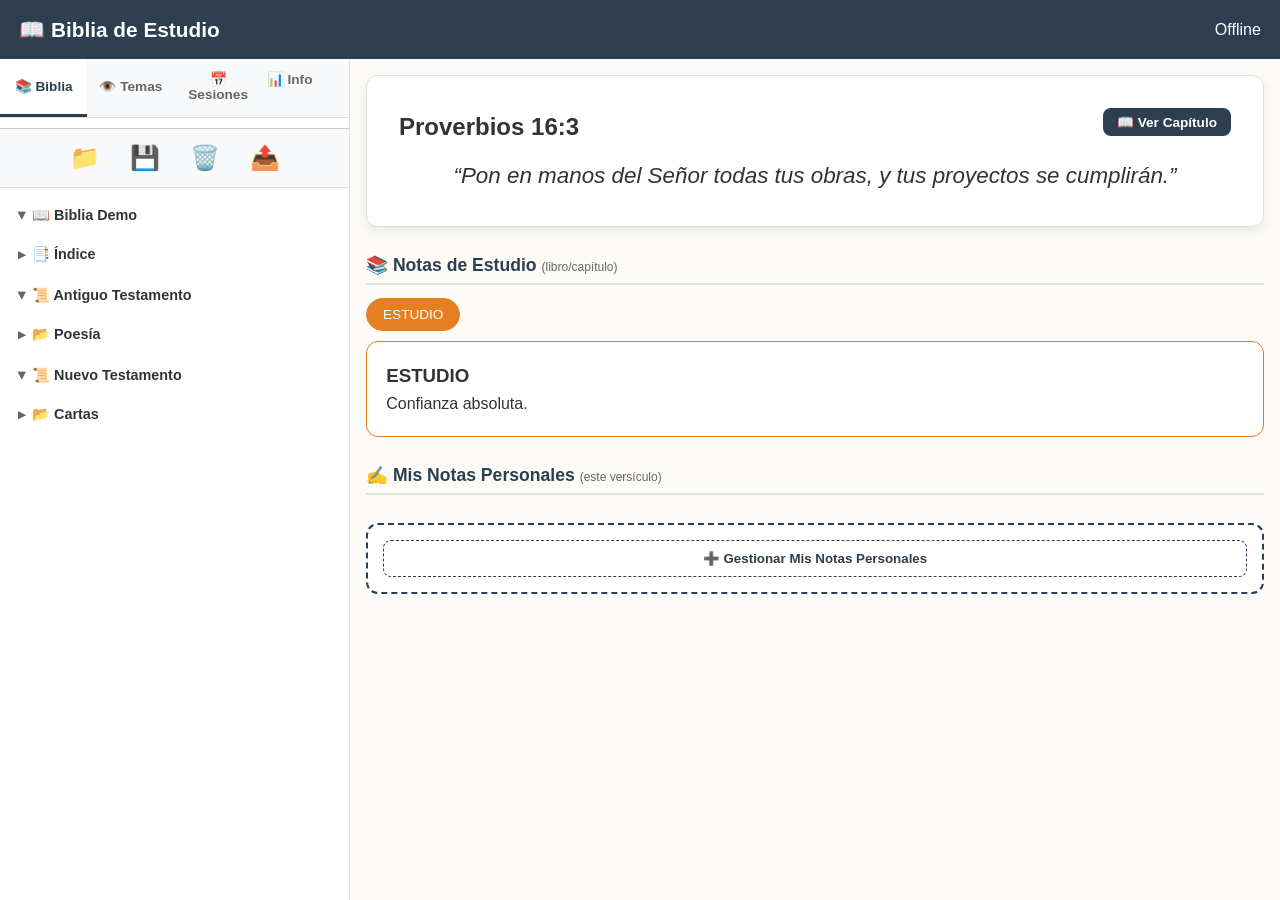
==== index.html @ 2e72390f "adaptativo en todos los dispositivos" ====
<!DOCTYPE html>
<html lang="es">
<!DOCTYPE html>
<html lang="es">

<head>
    <meta charset="UTF-8">
    <meta name="viewport" content="width=device-width, initial-scale=1.0, maximum-scale=1.0, user-scalable=no">
    <title>Biblia de Estudio Avanzada</title>
    <meta name="theme-color" content="#2c3e50">
    <meta name="description" content="Aprende la Biblia, crea estudios, filtros y puntos de vista. PWA Offline-First.">
    <link rel="manifest" href="manifest.json">
    <link rel="apple-touch-icon" href="icons/icon.svg">

    <link rel="stylesheet" href="css/style.css">
</head>

<body>

    <header>
        <h1 id="app-title" style="cursor: pointer; user-select: none;">
            <button id="btn-menu-toggle" style="display:none; background:none; border:none; color:white; font-size:1.5rem; margin-right:10px; cursor:pointer;" aria-label="Menú">☰</button>
            📖 Biblia de Estudio
        </h1>
        <div class="badges">
            <span id="offline-badge" class="badge">Offline</span>
            <button id="install-btn"
                style="display:none; background: var(--secondary); border:none; color:white; padding:4px 12px; border-radius:15px; cursor:pointer; font-weight:bold; font-size:0.8rem;">Instalar</button>
        </div>
    </header>

    <main>
        <div id="sidebar-overlay" class="sidebar-overlay"></div>
        <aside id="main-sidebar">
            <div class="sidebar-tabs">
                <button id="tab-books" class="active">📚 Biblia</button>
                <button id="tab-persp" title="Temas y Búsquedas">👁️ Temas</button>
                <button id="tab-sessions" title="Agendas y Sesiones">📅 Sesiones</button>
                <button id="tab-filters" style="display:none;">🔍 Filtros</button>
            </div>

            <div class="import-group" style="display: flex; flex-direction: row; justify-content: center; padding: 10px 0; gap: 20px; border-top: 1px solid #ccc; margin-top: 10px;">
                <button id="btn-import-study" title="Importar Mis Notas" style="background: transparent; border: none; font-size: 1.5rem; cursor: pointer; padding: 5px; transition: transform 0.2s;" onmouseover="this.style.transform='scale(1.2)'" onmouseout="this.style.transform='scale(1)'">📁</button>
                <button id="btn-export-unified" title="Exportar Todo" style="background: transparent; border: none; font-size: 1.5rem; cursor: pointer; padding: 5px; transition: transform 0.2s;" onmouseover="this.style.transform='scale(1.2)'" onmouseout="this.style.transform='scale(1)'">💾</button>
                <button id="btn-clear-db" title="Borrar Todo" style="background: transparent; border: none; font-size: 1.5rem; cursor: pointer; padding: 5px; transition: transform 0.2s;" onmouseover="this.style.transform='scale(1.2)'" onmouseout="this.style.transform='scale(1)'">🗑️</button>
                <button id="btn-import" title="Cargar Otra Biblia" style="background: transparent; border: none; font-size: 1.5rem; cursor: pointer; padding: 5px; transition: transform 0.2s;" onmouseover="this.style.transform='scale(1.2)'" onmouseout="this.style.transform='scale(1)'">📤</button>
                <input type="file" id="file-import" accept=".json" style="display: none;">
                <input type="file" id="file-import-study" accept=".json" style="display: none;">
            </div>

            <div id="sidebar-content"></div>
        </aside>

        <section class="content">
            <div id="sticky-tracker-bar" style="display:none;"></div>
            <div id="range-selector-bar" style="display:none; background:var(--primary); color:white; padding:8px 16px; z-index:58; box-shadow:0 2px 6px rgba(0,0,0,0.2); justify-content:center; align-items:center; gap:10px; flex-wrap:wrap;"></div>
            <div id="scrollable-content">
                <button class="btn-back" id="btn-back" style="display: none;" title="Regresar">❮</button>

                <div id="main-view-container">
                    <!-- Dinámico -->
                </div>

                <div id="global-editor" class="global-editor" style="display: none;">
                    <button id="btn-toggle-editor"
                        style="width:100%; padding:10px; border:1px dashed var(--primary); border-radius:8px; background:none; cursor:pointer; font-weight:bold; color:var(--primary);">➕
                        Gestionar Mis Notas Personales</button>
                    <div id="editor-container" class="editor-container" style="display: none;">
                        <input type="text" id="new-persp-name" placeholder="Título (Ej: Mi Resumen)">
                        <input type="text" id="new-persp-tags" placeholder="Etiquetas (separadas por coma)">
                        <textarea id="new-persp-text" rows="3"
                            placeholder="Escribe tu análisis personal aquí..."></textarea>
                        <button id="btn-save-note" class="btn-save-note">💾 Guardar en Mis Notas</button>
                    </div>
                </div>
            </div>
        </section>
    </main>

    <div id="progress-toast" class="progress-toast"></div>
    <div id="floating-tooltip" class="floating-tooltip" style="display:none;"></div>

    <script src="js/state.js"></script>
    <script src="js/constants.js"></script>
    <script src="js/utils.js"></script>
    <script src="js/db.js"></script>
    <script src="js/ui.js"></script>
    <script src="js/sidebar.js"></script>
    <script src="js/importExport.js"></script>
    <script src="js/editor.js"></script>
    <script src="js/main.js"></script>
    <script>
        if ('serviceWorker' in navigator) {
            window.addEventListener('load', () => {
                navigator.serviceWorker.register('./sw.js')
                    .then(reg => console.log('Service Worker registrado con éxito:', reg.scope))
                    .catch(err => console.error('Error al registrar Service Worker:', err));
            });
        }
    </script>
</body>

</html>
---- css/style.css ----
/* CSS OPTIMIZADO - Velocidad y Estética */
        :root {
            --primary: #2c3e50;
            --secondary: #e67e22;
            --bg-color: #fdfbf7;
            --surface: #ffffff;
            --text-main: #333333;
            --text-muted: #666666;
            --border: #e0e0e0;
            --radius: 12px;
            --shadow: 0 4px 12px rgba(0, 0, 0, 0.08);
        }

        * {
            margin: 0;
            padding: 0;
            box-sizing: border-box;
            font-family: 'Segoe UI', Roboto, Helvetica, Arial, sans-serif;
        }

        body {
            background-color: var(--bg-color);
            color: var(--text-main);
            line-height: 1.6;
            display: flex;
            flex-direction: column;
            height: 100vh;
            overflow: hidden;
        }

        header {
            background-color: var(--primary);
            color: white;
            padding: 0.8rem 1.2rem;
            display: flex;
            justify-content: space-between;
            align-items: center;
            z-index: 100;
            flex-shrink: 0;
        }

        header h1 {
            font-size: 1.3rem;
            font-weight: 600;
            display: flex;
            align-items: center;
            gap: 8px;
        }

        main {
            display: flex;
            flex: 1;
            max-width: 1600px;
            margin: 0 auto;
            width: 100%;
            overflow: hidden;
            position: relative;
        }

        /* Sidebar Navegación */
        aside {
            width: 350px;
            background: var(--surface);
            border-right: 1px solid var(--border);
            display: flex;
            flex-direction: column;
            flex-shrink: 0;
            transition: transform 0.3s ease;
        }

        .sidebar-tabs {
            display: flex;
            border-bottom: 1px solid var(--border);
            background: #f8f9fa;
        }

        .sidebar-tabs button {
            flex: 1;
            padding: 12px 5px;
            border: none;
            background: transparent;
            cursor: pointer;
            font-weight: 600;
            color: var(--text-muted);
            font-size: 0.85rem;
            transition: 0.2s;
            border-bottom: 3px solid transparent;
        }

        .sidebar-tabs button.active {
            background: var(--surface);
            color: var(--primary);
            border-bottom-color: var(--primary);
        }

        .import-group {
            display: flex;
            flex-direction: column;
            gap: 6px;
            padding: 10px;
            background: #f8f9fa;
            border-bottom: 1px solid var(--border);
        }

        .btn-ui {
            border: none;
            padding: 8px;
            border-radius: 6px;
            cursor: pointer;
            font-weight: bold;
            font-size: 0.8rem;
            transition: 0.2s;
            color: white;
            text-align: left;
        }

        .btn-p {
            background-color: var(--primary);
        }

        .btn-s {
            background-color: var(--secondary);
        }

        .btn-u {
            background-color: #2980b9;
        }

        .btn-x {
            background-color: #e74c3c;
        }

        .btn-ui:hover {
            opacity: 0.9;
            transform: translateX(2px);
        }

        #sidebar-content {
            padding: 8px;
            overflow-y: auto;
            flex: 1;
            scrollbar-width: thin;
        }

        /* Arbol Visual */
        details {
            margin-bottom: 2px;
        }

        summary {
            cursor: pointer;
            padding: 8px 10px;
            font-weight: 600;
            border-radius: 6px;
            transition: 0.1s;
            list-style: none;
            display: flex;
            align-items: center;
            gap: 6px;
            font-size: 0.9rem;
        }

        summary:hover {
            background: #f0f4f8;
        }

        summary::before {
            content: '▶';
            font-size: 0.6rem;
            transition: 0.1s;
            color: var(--text-muted);
        }

        details[open]>summary::before {
            transform: rotate(90deg);
        }

        .tree-item {
            padding: 6px 10px 6px 28px;
            cursor: pointer;
            border-radius: 6px;
            font-size: 0.85rem;
            transition: 0.1s;
            margin: 1px 0;
        }

        .tree-item:hover {
            background: #f0f4f8;
            color: var(--primary);
        }

        .tree-item.active {
            background: #e3f2fd;
            color: var(--primary);
            font-weight: bold;
        }

        /* Contenido Central */
        section.content {
            flex: 1;
            display: flex;
            flex-direction: column;
            background: var(--bg-color);
            position: relative;
            overflow: hidden;
        }

        /* Barra del tracker fija encima del scroll */
        #sticky-tracker-bar {
            background: var(--primary);
            color: white;
            padding: 6px 14px;
            flex-shrink: 0;
            z-index: 60;
            box-shadow: 0 3px 10px rgba(0,0,0,0.2);
            align-items: center;
            gap: 6px;
        }

        /* Panel de rango (colapsable, debajo del tracker) */
        #range-selector-bar {
            flex-shrink: 0;
            z-index: 59;
            flex-wrap: wrap;
        }

        /* Grupo: [◀] [campo] [▶] */
        .trk-field-group {
            display: flex;
            align-items: center;
            gap: 3px;
            background: rgba(255,255,255,0.08);
            border-radius: 8px;
            padding: 3px 5px;
        }

        .trk-side-arrow {
            background: rgba(255,255,255,0.15) !important;
            border: none !important;
            color: white !important;
            font-size: 0.85rem !important;
            cursor: pointer !important;
            border-radius: 5px !important;
            padding: 4px 7px !important;
            flex-shrink: 0;
            line-height: 1;
            transition: background 0.12s;
        }
        .trk-side-arrow:hover { background: rgba(255,255,255,0.3) !important; }

        /* Tooltip flotante JS */
        .floating-tooltip {
            position: fixed;
            min-width: min(340px, 90vw);
            width: max-content;
            max-width: min(800px, 95vw);
            background: #1a252f;
            color: white;
            padding: 12px 14px;
            border-radius: 10px;
            box-shadow: 0 10px 30px rgba(0,0,0,0.5);
            font-size: 0.86rem;
            line-height: 1.55;
            z-index: 9999;
            pointer-events: none;
            border-left: 4px solid var(--secondary);
        }



        #scrollable-content {
            flex: 1;
            overflow-y: auto;
            padding: 1rem;
            scroll-behavior: smooth;
        }

        .btn-back {
            position: absolute;
            bottom: 30px;
            left: 30px;
            background: var(--primary);
            color: white;
            border: none;
            width: 48px;
            height: 48px;
            border-radius: 50%;
            cursor: pointer;
            font-size: 1.5rem;
            display: flex;
            align-items: center;
            justify-content: center;
            z-index: 100;
            box-shadow: 0 4px 15px rgba(0,0,0,0.3);
            transition: transform 0.2s, background 0.2s;
        }

        .btn-back:hover {
            transform: scale(1.1);
            background: var(--secondary);
        }

        /* Tracker Flotante */
        .sticky-tracker {
            position: sticky;
            top: -16px;
            background: var(--primary);
            color: white;
            border-radius: 10px;
            padding: 10px 20px;
            display: flex;
            justify-content: space-between;
            align-items: center;
            z-index: 50;
            box-shadow: 0 8px 20px rgba(0, 0, 0, 0.15);
            margin: 0 0 15px 0;
        }

        .tracker-info {
            font-weight: bold;
            font-size: 1rem;
        }

        .tracker-nav {
            display: flex;
            gap: 5px;
        }

        .tracker-nav button {
            background: rgba(255, 255, 255, 0.15);
            border: none;
            padding: 5px 12px;
            border-radius: 6px;
            cursor: pointer;
            color: white;
            font-weight: bold;
        }

        /* ── Smart Tracker ────────────────────────────────────── */
        .tracker-smart-nav {
            display: flex;
            align-items: center;
            gap: 6px;
            flex-wrap: nowrap;
            width: 100%;
        }

        .trk-arrow-btn {
            background: rgba(255,255,255,0.18) !important;
            border: none !important;
            color: white !important;
            font-size: 1.1rem !important;
            cursor: pointer !important;
            border-radius: 6px !important;
            padding: 6px 10px !important;
            flex-shrink: 0;
            transition: background 0.15s;
        }
        .trk-arrow-btn:hover { background: rgba(255,255,255,0.32) !important; }

        .trk-field-wrap {
            display: flex;
            flex-direction: column;
            align-items: flex-start;
            position: relative;
            flex: 1;
            min-width: 0;
        }

        #trk-book-wrap { flex: 3; min-width: 0; }

        .trk-label {
            font-size: 0.65rem;
            color: rgba(255,255,255,0.7);
            text-transform: uppercase;
            letter-spacing: 0.04em;
            line-height: 1;
            margin-bottom: 2px;
            white-space: nowrap;
        }

        .trk-hint {
            font-weight: 400;
            opacity: 0.65;
            font-size: 0.65rem;
        }

        .trk-input {
            width: 100%;
            background: rgba(255,255,255,0.15);
            border: 1px solid rgba(255,255,255,0.3);
            border-radius: 6px;
            color: white;
            font-size: 0.88rem;
            font-weight: 700;
            padding: 4px 7px;
            outline: none;
            transition: border 0.15s, background 0.15s;
        }
        .trk-input::placeholder { color: rgba(255,255,255,0.45); font-weight: 400; }
        .trk-input:focus {
            border-color: var(--secondary);
            background: rgba(255,255,255,0.22);
        }

        .trk-num {
            width: 70px;
            text-align: center;
            -moz-appearance: textfield;
        }
        .trk-num::-webkit-outer-spin-button,
        .trk-num::-webkit-inner-spin-button { -webkit-appearance: none; margin: 0; }

        .trk-suggestions {
            display: none;
            position: absolute;
            top: 100%;
            left: 0;
            min-width: 180px;
            max-width: 260px;
            background: #1a252f;
            border: 1px solid rgba(255,255,255,0.2);
            border-radius: 8px;
            box-shadow: 0 8px 24px rgba(0,0,0,0.45);
            z-index: 200;
            overflow: hidden;
            margin-top: 3px;
        }

        .trk-sug-item {
            padding: 8px 12px;
            cursor: pointer;
            color: white;
            font-size: 0.88rem;
            transition: background 0.12s;
            border-bottom: 1px solid rgba(255,255,255,0.07);
        }
        .trk-sug-item:last-child { border-bottom: none; }
        .trk-sug-item:hover { background: var(--secondary); }



        /* Lectura */
        .reading-container {
            background: var(--surface);
            padding: 2.5rem;
            border-radius: var(--radius);
            box-shadow: var(--shadow);
            border: 1px solid var(--border);
            max-width: 900px;
            margin: 0 auto;
            min-height: 100%;
        }

        .verse-card {
            background: var(--surface);
            padding: 2rem;
            border-radius: var(--radius);
            box-shadow: var(--shadow);
            border: 1px solid var(--border);
            text-align: center;
            margin-bottom: 1rem;
        }

        /* Estilos para Tags y Referencias Cruzadas */
        .verse-tags {
            display: flex;
            flex-wrap: wrap;
            gap: 8px;
            justify-content: center;
            margin-top: 15px;
        }

        .verse-tags span {
            background: #e0f2f1;
            color: #00796b;
            padding: 4px 10px;
            border-radius: 12px;
            font-size: 0.8rem;
            font-weight: 600;
        }

        .verse-cross-ref {
            margin-top: 12px;
            font-size: 0.85rem;
            color: var(--text-muted);
            background: #f8f9fa;
            padding: 8px;
            border-radius: 8px;
            border: 1px dashed var(--border);
        }

        .verse-text-span {
            cursor: pointer;
            padding: 2px 4px;
            border-radius: 4px;
            transition: 0.1s;
            position: relative;
            display: inline;
        }

        .verse-text-span:hover {
            background-color: #fff9c4;
        }

        .verse-text-span.active-reading {
            background-color: #e1f5fe;
            box-shadow: 0 0 0 2px #03a9f4;
        }

        .verse-num {
            font-size: 0.75em;
            font-weight: 800;
            color: var(--secondary);
            vertical-align: super;
            margin-right: 4px;
        }

        .study-section-title {
            font-size: 1.1rem;
            color: var(--primary);
            border-bottom: 2px solid var(--border);
            padding-bottom: 4px;
            margin: 1.5rem 0 0.8rem 0;
            font-weight: bold;
        }

        /* Notas */
        .has-persp-dot {
            display: inline-block;
            width: 8px;
            height: 8px;
            background: var(--primary);
            border-radius: 50%;
            margin-left: 3px;
            vertical-align: middle;
        }

        .has-persp-dot.base {
            background: var(--secondary);
        }

        .tooltiptext {
            visibility: hidden;
            width: 300px;
            background: #2c3e50;
            color: white;
            padding: 12px;
            border-radius: 8px;
            position: absolute;
            z-index: 100;
            bottom: 130%;
            left: 50%;
            transform: translateX(-50%);
            opacity: 0;
            transition: 0.2s;
            font-size: 0.85rem;
            pointer-events: none;
            text-align: left;
        }

        .verse-text-span:hover .tooltiptext {
            visibility: visible;
            opacity: 1;
        }

        .level-note-card {
            background: #fff8e1;
            border-left: 5px solid var(--secondary);
            padding: 12px;
            border-radius: 6px;
            margin-bottom: 12px;
            font-size: 0.95rem;
        }

        .level-note-card.personal {
            background: #f0f4f8;
            border-left-color: #2196f3;
        }

        /* Editor */
        .global-editor {
            background: var(--surface);
            padding: 15px;
            border-radius: var(--radius);
            border: 2px dashed var(--primary);
            margin-top: 15px;
            max-width: 900px;
            margin-left: auto;
            margin-right: auto;
        }

        .editor-container {
            display: flex;
            flex-direction: column;
            gap: 8px;
            margin-top: 10px;
        }

        .editor-container input,
        .editor-container textarea {
            padding: 10px;
            border: 1px solid var(--border);
            border-radius: 8px;
            font-size: 0.95rem;
            width: 100%;
        }

        .btn-save-note {
            background: var(--primary);
            color: white;
            border: none;
            padding: 10px;
            border-radius: 6px;
            cursor: pointer;
            font-weight: bold;
        }

        .perspective-selector {
            display: flex;
            flex-wrap: wrap;
            gap: 0.5rem;
            margin-bottom: 10px;
        }

        .btn-persp {
            padding: 0.5rem 1rem;
            background: var(--surface);
            border: 1px solid var(--border);
            border-radius: 20px;
            cursor: pointer;
            transition: all 0.2s;
            font-size: 0.85rem;
            color: var(--text-main);
            font-weight: 500;
        }

        .btn-persp.active {
            background: var(--primary);
            color: white;
            border-color: var(--primary);
        }

        .btn-persp.base-study {
            border-color: var(--secondary);
            color: var(--secondary);
        }

        .btn-persp.base-study.active {
            background: var(--secondary);
            color: white;
        }

        .perspective-content {
            background: var(--surface);
            padding: 1.2rem;
            border-radius: var(--radius);
            border: 1px solid var(--border);
            margin-bottom: 1rem;
            animation: fadeIn 0.3s;
        }

        @keyframes fadeIn {
            from {
                opacity: 0;
                transform: translateY(10px);
            }

            to {
                opacity: 1;
                transform: translateY(0);
            }
        }

        .progress-toast {
            position: fixed;
            bottom: 20px;
            right: 20px;
            background: var(--primary);
            color: white;
            padding: 12px 20px;
            border-radius: 10px;
            z-index: 1000;
            font-weight: bold;
            display: none;
            border-left: 5px solid var(--secondary);
            font-size: 0.9rem;
        }

        /* Mobile Overlay */
        .sidebar-overlay {
            display: none;
            position: fixed;
            top: 0; left: 0; right: 0; bottom: 0;
            background: rgba(0,0,0,0.5);
            z-index: 150;
            opacity: 0;
            transition: opacity 0.3s ease;
        }

        .sidebar-overlay.active {
            display: block;
            opacity: 1;
        }

        @media (max-width: 768px) {
            #btn-menu-toggle {
                display: inline-block !important;
            }
            aside {
                position: fixed;
                top: 0;
                left: -100%;
                width: 85vw;
                max-width: 350px;
                height: 100vh;
                z-index: 200;
                display: flex !important;
                box-shadow: 2px 0 15px rgba(0,0,0,0.5);
                transition: left 0.3s ease;
            }
            aside.open {
                left: 0;
            }
            
            .reading-container {
                padding: 1rem;
                margin: 0;
                border: none;
                border-radius: 0;
            }
            
            .floating-tooltip {
                font-size: 0.95rem; /* Texto más legible en móvil */
                padding: 15px;
            }
        }
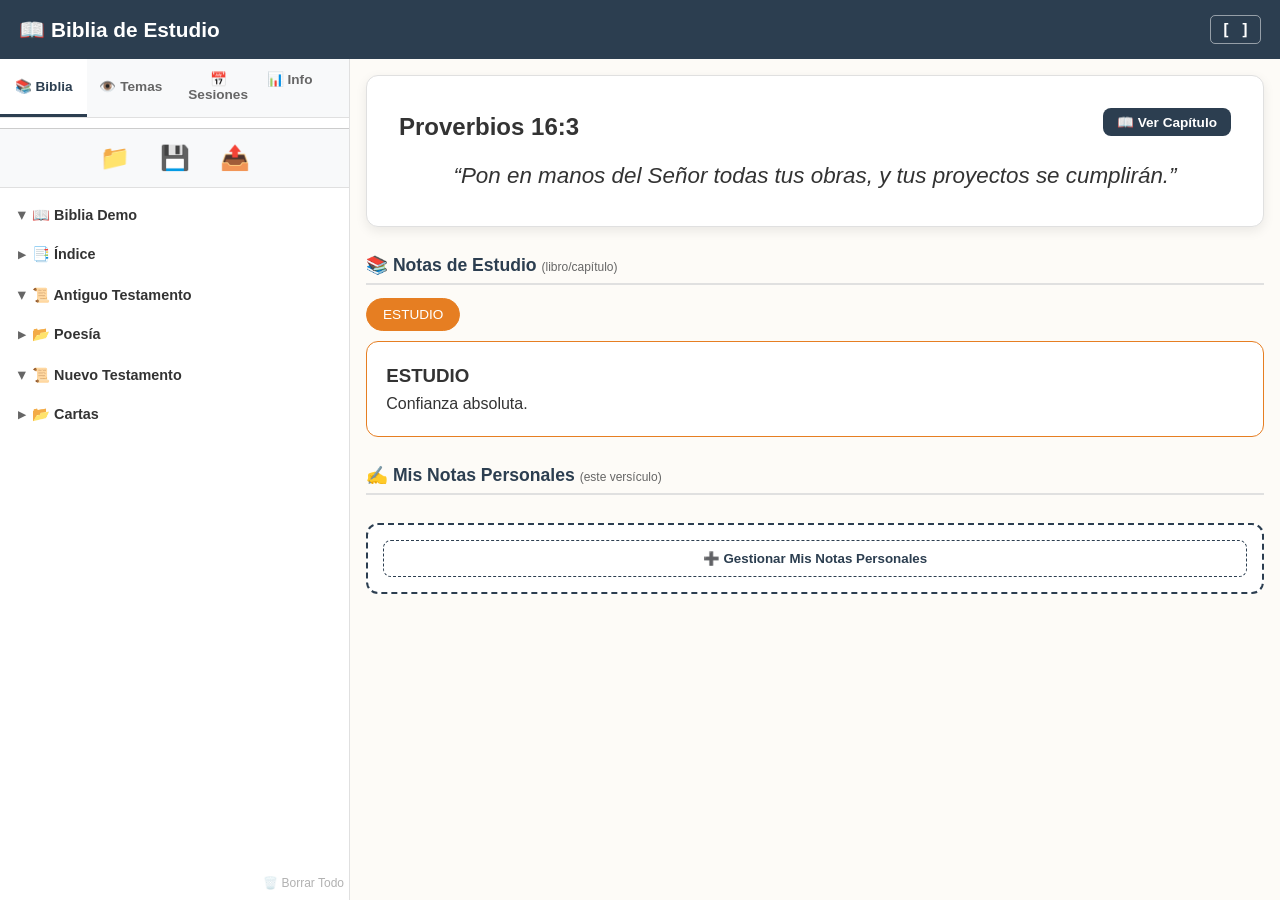
==== commit e2de26b6: "hashtags y temas" ====
--- a/index.html
+++ b/index.html
@@ -23,7 +23,7 @@
             📖 Biblia de Estudio
         </h1>
         <div class="badges">
-            <span id="offline-badge" class="badge">Offline</span>
+            <button id="btn-fullscreen" style="background:transparent; border:1px solid rgba(255,255,255,0.5); color:white; padding:4px 10px; border-radius:5px; cursor:pointer; font-weight:bold; font-family:monospace; font-size:1rem; transition: background 0.2s;" onmouseover="this.style.background='rgba(255,255,255,0.2)'" onmouseout="this.style.background='transparent'" title="Pantalla Completa">[ ]</button>
             <button id="install-btn"
                 style="display:none; background: var(--secondary); border:none; color:white; padding:4px 12px; border-radius:15px; cursor:pointer; font-weight:bold; font-size:0.8rem;">Instalar</button>
         </div>
@@ -42,13 +42,15 @@
             <div class="import-group" style="display: flex; flex-direction: row; justify-content: center; padding: 10px 0; gap: 20px; border-top: 1px solid #ccc; margin-top: 10px;">
                 <button id="btn-import-study" title="Importar Mis Notas" style="background: transparent; border: none; font-size: 1.5rem; cursor: pointer; padding: 5px; transition: transform 0.2s;" onmouseover="this.style.transform='scale(1.2)'" onmouseout="this.style.transform='scale(1)'">📁</button>
                 <button id="btn-export-unified" title="Exportar Todo" style="background: transparent; border: none; font-size: 1.5rem; cursor: pointer; padding: 5px; transition: transform 0.2s;" onmouseover="this.style.transform='scale(1.2)'" onmouseout="this.style.transform='scale(1)'">💾</button>
-                <button id="btn-clear-db" title="Borrar Todo" style="background: transparent; border: none; font-size: 1.5rem; cursor: pointer; padding: 5px; transition: transform 0.2s;" onmouseover="this.style.transform='scale(1.2)'" onmouseout="this.style.transform='scale(1)'">🗑️</button>
                 <button id="btn-import" title="Cargar Otra Biblia" style="background: transparent; border: none; font-size: 1.5rem; cursor: pointer; padding: 5px; transition: transform 0.2s;" onmouseover="this.style.transform='scale(1.2)'" onmouseout="this.style.transform='scale(1)'">📤</button>
                 <input type="file" id="file-import" accept=".json" style="display: none;">
                 <input type="file" id="file-import-study" accept=".json" style="display: none;">
             </div>
 
             <div id="sidebar-content"></div>
+            <div style="margin-top: auto; text-align: right; padding: 5px;">
+                <button id="btn-clear-db" title="Zona de Peligro: Borrar Base de Datos" style="background: transparent; border: none; font-size: 0.75rem; cursor: pointer; opacity: 0.3; transition: opacity 0.2s;" onmouseover="this.style.opacity='1'" onmouseout="this.style.opacity='0.3'">🗑️ Borrar Todo</button>
+            </div>
         </aside>
 
         <section class="content">
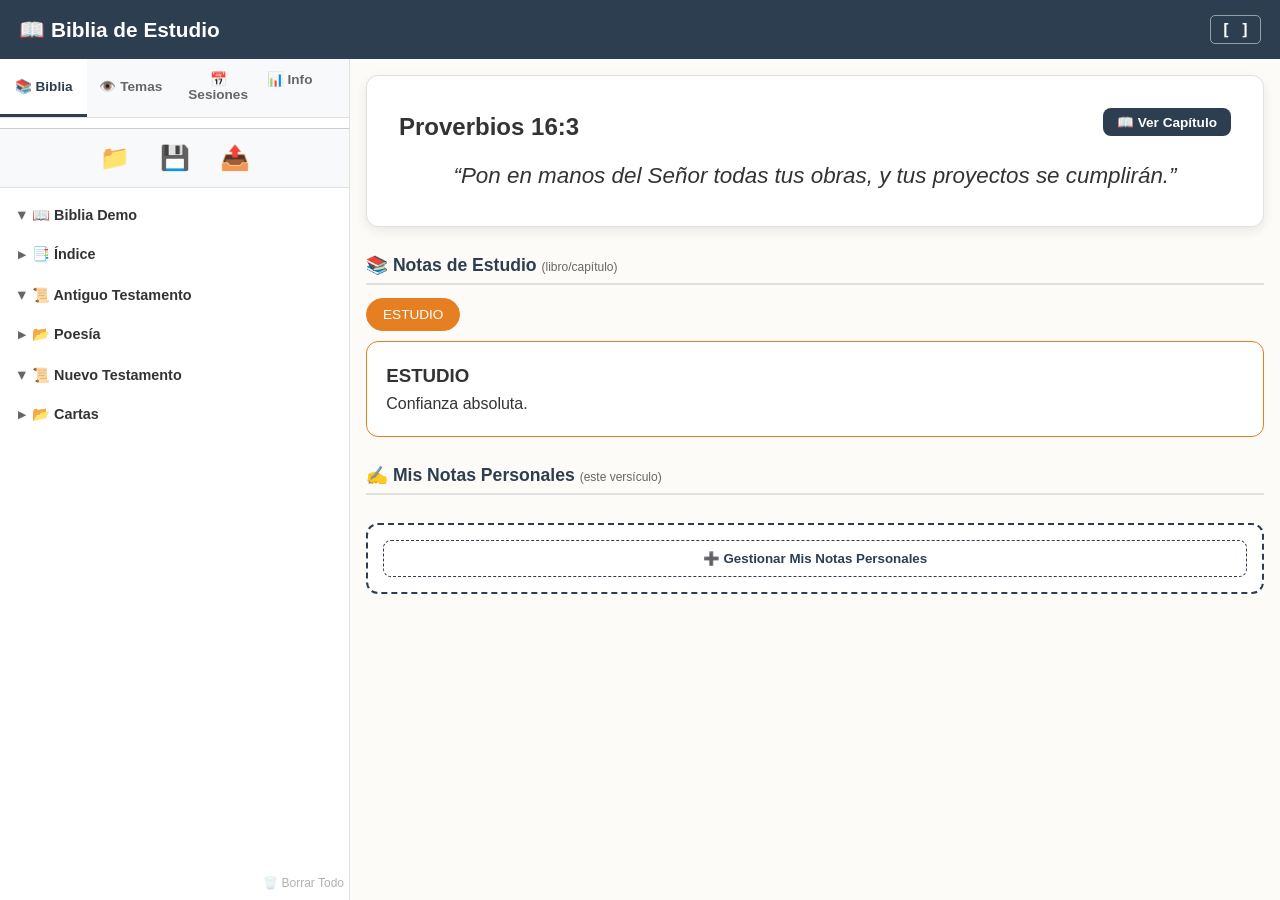
==== commit c40f72f7: "editor de sesion y licencia" ====
--- a/index.html
+++ b/index.html
@@ -75,6 +75,22 @@
                         <button id="btn-save-note" class="btn-save-note">💾 Guardar en Mis Notas</button>
                     </div>
                 </div>
+
+                <footer style="margin-top: 50vh; padding: 40px 20px; text-align: center; font-size: 0.85rem; color: #7f8c8d; border-top: 1px solid #ecf0f1; background: #fbfcfc;">
+                    <p style="margin-bottom: 10px;">
+                        <strong>Licencia MIT</strong><br>
+                        Se concede permiso de forma gratuita a cualquier persona que obtenga una copia de este software y de los archivos de documentación asociados, para utilizar el Software sin restricción, incluyendo los derechos de usar, copiar, modificar, fusionar, publicar, distribuir, y/o vender copias del Software.
+                    </p>
+                    <p style="margin-bottom: 10px;">
+                        <strong>Descargo de Responsabilidad:</strong> El software se proporciona "tal cual", sin garantía de ningún tipo, expresa o implícita. En ningún caso los autores o titulares de derechos de autor serán responsables de ninguna reclamación, daño u otra responsabilidad que surja de o en relación con el software o el uso u otros tratos en el software.
+                    </p>
+                    <p style="margin-top: 20px; font-weight: bold;">
+                        Mantenido por: <a href="https://crgm.app" target="_blank" style="color: var(--primary); text-decoration: none;">crgm.app</a>
+                    </p>
+                    <p>
+                        Repositorio: <a href="https://github.com/robindanilo2218" target="_blank" style="color: var(--secondary); text-decoration: none;">GitHub</a>
+                    </p>
+                </footer>
             </div>
         </section>
     </main>
--- a/css/style.css
+++ b/css/style.css
@@ -277,27 +277,27 @@
 
         .btn-back {
             position: absolute;
-            bottom: 30px;
+            top: 60px;
             left: 30px;
-            background: var(--primary);
-            color: white;
+            background: transparent;
+            color: var(--primary);
             border: none;
-            width: 48px;
-            height: 48px;
-            border-radius: 50%;
-            cursor: pointer;
-            font-size: 1.5rem;
+            cursor: pointer;
+            font-size: 2.2rem;
+            font-weight: bold;
+            z-index: 100;
+            opacity: 0.4;
+            transition: transform 0.2s, opacity 0.2s, color 0.2s;
+            text-shadow: 0 0 8px rgba(255,255,255,0.8);
             display: flex;
             align-items: center;
             justify-content: center;
-            z-index: 100;
-            box-shadow: 0 4px 15px rgba(0,0,0,0.3);
-            transition: transform 0.2s, background 0.2s;
         }
 
         .btn-back:hover {
-            transform: scale(1.1);
-            background: var(--secondary);
+            transform: scale(1.15) translateX(-3px);
+            opacity: 1;
+            color: var(--secondary);
         }
 
         /* Tracker Flotante */
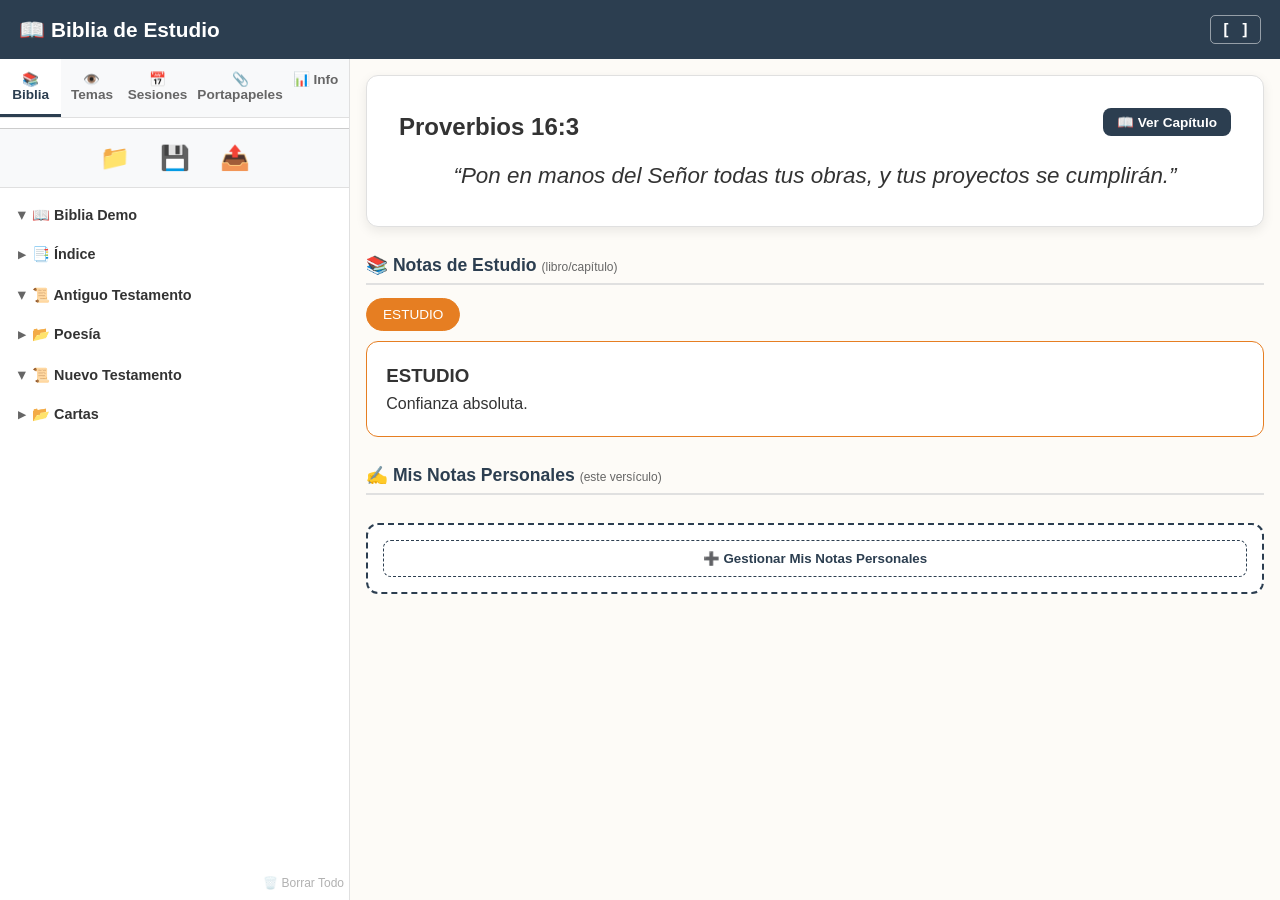
==== commit 4c69b457: "se agrego modo lectura y modo copiar al portapapeles y el portapapeles se puede copiar todo" ====
--- a/index.html
+++ b/index.html
@@ -36,6 +36,7 @@
                 <button id="tab-books" class="active">📚 Biblia</button>
                 <button id="tab-persp" title="Temas y Búsquedas">👁️ Temas</button>
                 <button id="tab-sessions" title="Agendas y Sesiones">📅 Sesiones</button>
+                <button id="tab-clipboards" title="Portapapeles y Listas">📎 Portapapeles</button>
                 <button id="tab-filters" style="display:none;">🔍 Filtros</button>
             </div>
 
--- a/css/style.css
+++ b/css/style.css
@@ -217,6 +217,30 @@
             gap: 6px;
         }
 
+        #sticky-tracker-bar button#btn-reading-toggle {
+            background: var(--secondary);
+            border: none;
+            color: white;
+            border-radius: 6px;
+            padding: 6px 12px;
+            cursor: pointer;
+            font-weight: bold;
+            transition: background 0.2s ease;
+        }
+
+        #sticky-tracker-bar button#btn-reading-toggle:hover {
+            background: #5aa9e6;
+        }
+
+        #sticky-tracker-bar select#reading-speed-select {
+            border-radius: 6px;
+            padding: 5px 8px;
+            border: none;
+            color: #333;
+            font-size: 0.95rem;
+            min-width: 110px;
+        }
+
         /* Panel de rango (colapsable, debajo del tracker) */
         #range-selector-bar {
             flex-shrink: 0;
@@ -254,6 +278,8 @@
             min-width: min(340px, 90vw);
             width: max-content;
             max-width: min(800px, 95vw);
+            max-height: 75vh;
+            overflow-y: auto;
             background: #1a252f;
             color: white;
             padding: 12px 14px;
@@ -503,9 +529,42 @@
             background-color: #fff9c4;
         }
 
+        .verse-text-span.selected-verse {
+            background-color: #fff8e1;
+            box-shadow: inset 0 0 0 2px rgba(255, 193, 7, 0.45);
+        }
+
         .verse-text-span.active-reading {
             background-color: #e1f5fe;
             box-shadow: 0 0 0 2px #03a9f4;
+            font-size: var(--active-reading-size, 1.5rem);
+            line-height: 1.4;
+            transition: font-size 0.25s ease, background-color 0.2s ease, box-shadow 0.2s ease;
+        }
+
+        /* LA BURBUJA AMARILLA (Exclusivo para Ratón/Mouse físico) */
+        /* 'hover: hover' detecta si el hardware permite flotar */
+        /* 'pointer: fine' detecta si se usa un puntero preciso (ratón/stylus) */
+        @media (hover: hover) and (pointer: fine) {
+            .verse-text-span:hover {
+                background-color: #fff9c4; /* Amarillo pastel */
+                cursor: pointer;
+            }
+            
+            .verse-text-span:hover .tooltiptext {
+                visibility: visible;
+                opacity: 1;
+                bottom: 130%; /* La burbuja flota arriba del ratón */
+            }
+        }
+
+        /* Clase artificial para forzar el amarillo en MÓVILES (cuando dejas el dedo pegado) */
+        .verse-text-span.force-yellow {
+            background-color: #fff9c4;
+        }
+        .verse-text-span.force-yellow .tooltiptext {
+            visibility: visible;
+            opacity: 1;
         }
 
         .verse-num {
@@ -514,6 +573,26 @@
             color: var(--secondary);
             vertical-align: super;
             margin-right: 4px;
+        }
+
+        .add-to-clipboard-btn,
+        .add-to-session-btn {
+            display: inline-flex;
+            align-items: center;
+            justify-content: center;
+            width: 1.5rem;
+            height: 1.5rem;
+            line-height: 1;
+            margin-right: 3px;
+            border: none;
+            background: transparent;
+            cursor: pointer;
+            color: var(--secondary);
+        }
+
+        .add-to-clipboard-btn:hover,
+        .add-to-session-btn:hover {
+            color: var(--primary);
         }
 
         .study-section-title {
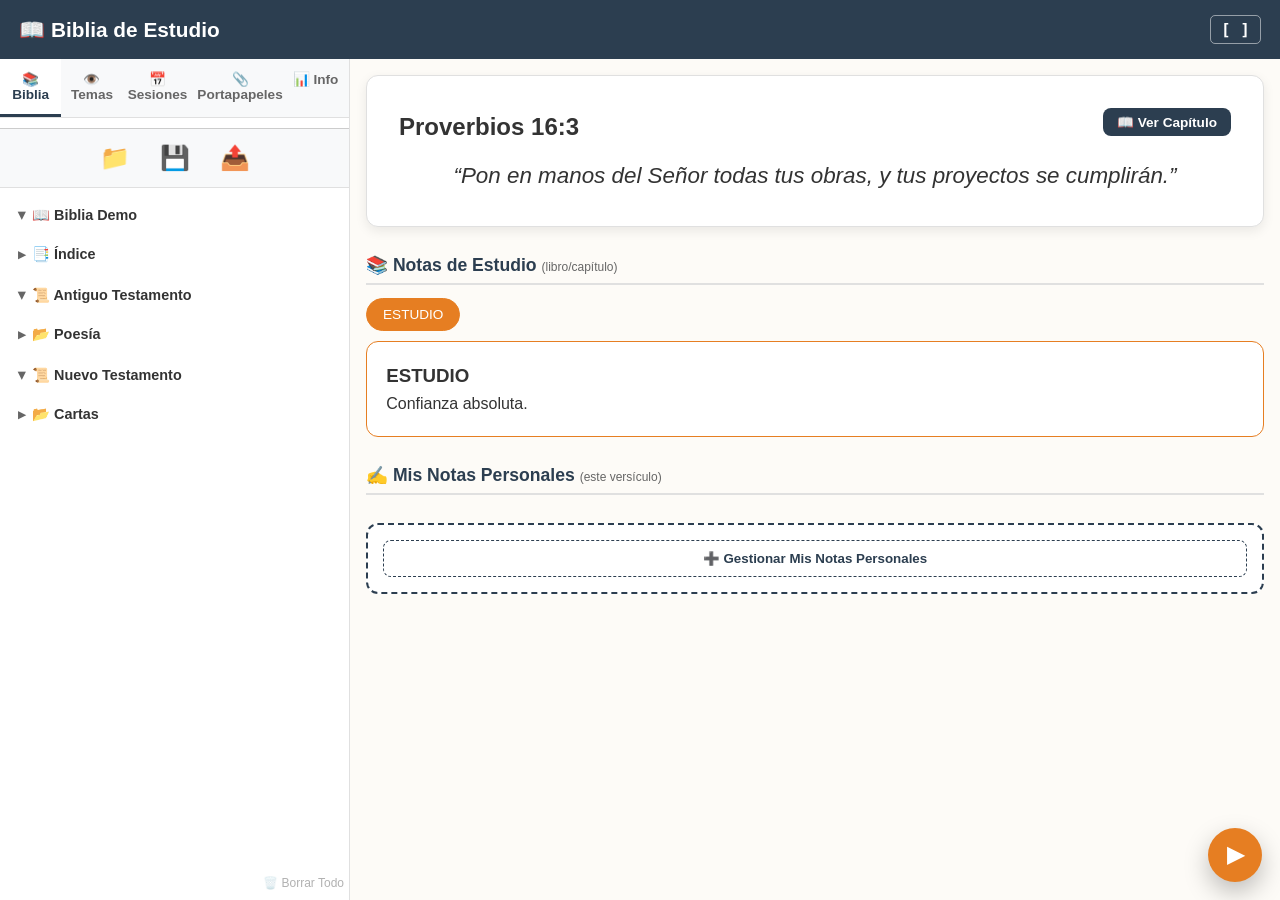
==== commit dccdc7bc: "agrego lectura en voz alta y lectura en silencio" ====
--- a/index.html
+++ b/index.html
@@ -10,7 +10,13 @@
     <meta name="theme-color" content="#2c3e50">
     <meta name="description" content="Aprende la Biblia, crea estudios, filtros y puntos de vista. PWA Offline-First.">
     <link rel="manifest" href="manifest.json">
-    <link rel="apple-touch-icon" href="icons/icon.svg">
+    <link rel="icon" href="icons/icon.svg">
+    <link rel="apple-touch-icon" sizes="180x180" href="icons/icon.svg">
+    <link rel="mask-icon" href="icons/icon.svg" color="#2c3e50">
+    <meta name="mobile-web-app-capable" content="yes">
+    <meta name="apple-mobile-web-app-capable" content="yes">
+    <meta name="apple-mobile-web-app-status-bar-style" content="default">
+    <meta name="apple-mobile-web-app-title" content="Biblia de Estudio">
 
     <link rel="stylesheet" href="css/style.css">
 </head>
@@ -56,6 +62,7 @@
 
         <section class="content">
             <div id="sticky-tracker-bar" style="display:none;"></div>
+        <button id="floating-read-btn" title="Leer automático" aria-label="Leer automático" onclick="window.toggleReadingAutoPlay()">▶</button>
             <div id="range-selector-bar" style="display:none; background:var(--primary); color:white; padding:8px 16px; z-index:58; box-shadow:0 2px 6px rgba(0,0,0,0.2); justify-content:center; align-items:center; gap:10px; flex-wrap:wrap;"></div>
             <div id="scrollable-content">
                 <button class="btn-back" id="btn-back" style="display: none;" title="Regresar">❮</button>
--- a/css/style.css
+++ b/css/style.css
@@ -207,14 +207,22 @@
 
         /* Barra del tracker fija encima del scroll */
         #sticky-tracker-bar {
+            display: flex;
+            flex-wrap: wrap;
+            justify-content: space-between;
+            align-items: center;
             background: var(--primary);
             color: white;
-            padding: 6px 14px;
+            padding: 8px 14px;
             flex-shrink: 0;
             z-index: 60;
             box-shadow: 0 3px 10px rgba(0,0,0,0.2);
-            align-items: center;
-            gap: 6px;
+            gap: 8px;
+        }
+
+        #sticky-tracker-bar .tracker-info {
+            min-width: 120px;
+            flex: 1 1 auto;
         }
 
         #sticky-tracker-bar button#btn-reading-toggle {
@@ -256,6 +264,36 @@
             background: rgba(255,255,255,0.08);
             border-radius: 8px;
             padding: 3px 5px;
+        }
+
+        #floating-read-btn {
+            display: none;
+            position: fixed;
+            bottom: 18px;
+            right: 18px;
+            z-index: 210;
+            width: 54px;
+            height: 54px;
+            border-radius: 50%;
+            border: none;
+            background: var(--secondary);
+            color: white;
+            box-shadow: 0 10px 24px rgba(0,0,0,0.25);
+            cursor: pointer;
+            font-size: 1.35rem;
+            font-weight: bold;
+            display: flex;
+            align-items: center;
+            justify-content: center;
+            transition: transform 0.2s ease, background 0.2s ease;
+        }
+
+        #floating-read-btn:hover {
+            transform: translateY(-2px);
+        }
+
+        #floating-read-btn.active {
+            background: #ff7043;
         }
 
         .trk-side-arrow {
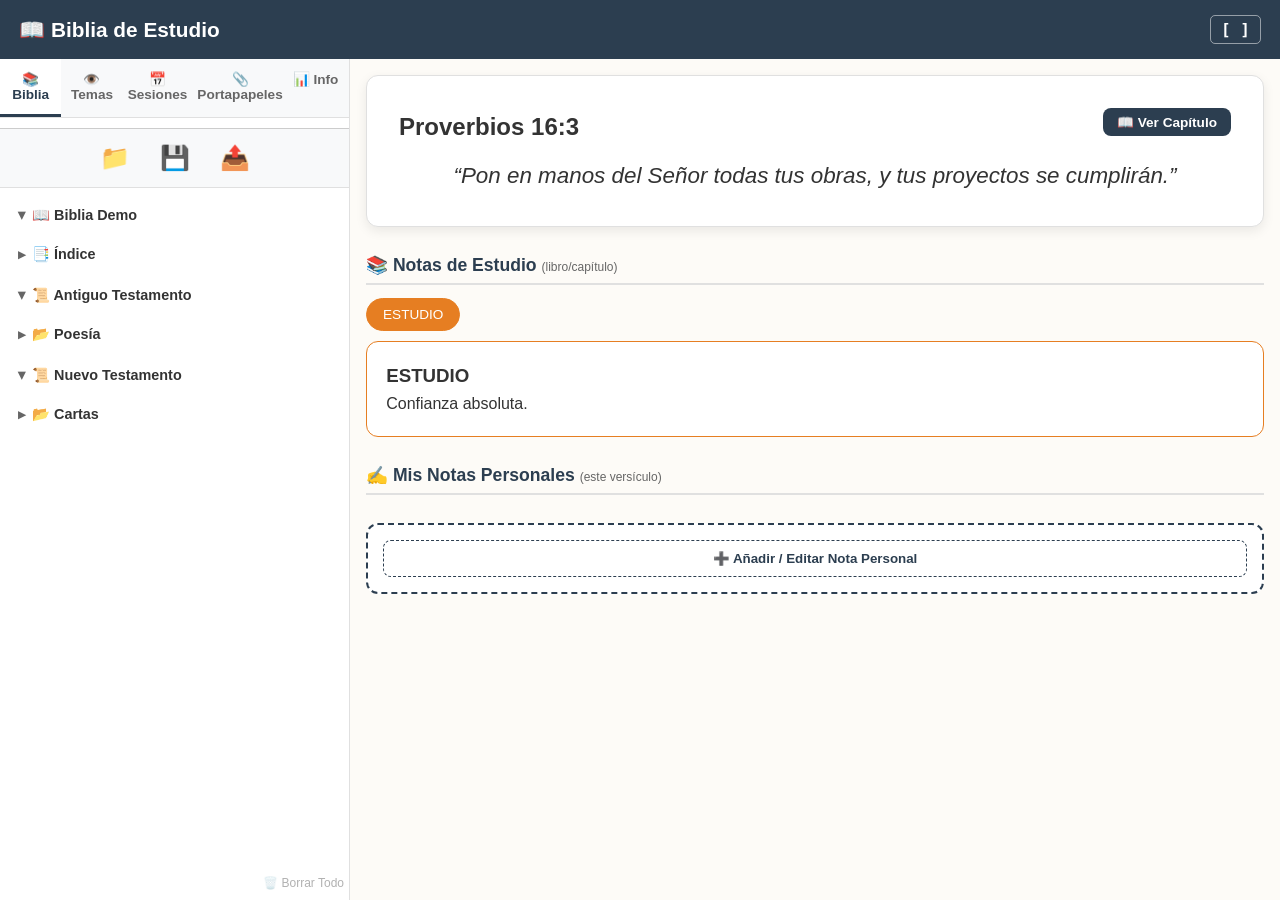
==== commit 0605d88b: "Actualizacion y recuperacion de agregar a sesion o agregar al portapapeles y edicion de notas y se m" ====
--- a/index.html
+++ b/index.html
@@ -62,7 +62,8 @@
 
         <section class="content">
             <div id="sticky-tracker-bar" style="display:none;"></div>
-        <button id="floating-read-btn" title="Leer automático" aria-label="Leer automático" onclick="window.toggleReadingAutoPlay()">▶</button>
+        <button id="floating-read-btn" title="Leer automático / Mantén presionado para opciones" aria-label="Leer automático">▶</button>
+        <div id="floating-play-menu" role="menu" aria-label="Opciones de lectura"></div>
             <div id="range-selector-bar" style="display:none; background:var(--primary); color:white; padding:8px 16px; z-index:58; box-shadow:0 2px 6px rgba(0,0,0,0.2); justify-content:center; align-items:center; gap:10px; flex-wrap:wrap;"></div>
             <div id="scrollable-content">
                 <button class="btn-back" id="btn-back" style="display: none;" title="Regresar">❮</button>
@@ -72,9 +73,10 @@
                 </div>
 
                 <div id="global-editor" class="global-editor" style="display: none;">
+                    <div id="existing-notes-list"></div>
                     <button id="btn-toggle-editor"
                         style="width:100%; padding:10px; border:1px dashed var(--primary); border-radius:8px; background:none; cursor:pointer; font-weight:bold; color:var(--primary);">➕
-                        Gestionar Mis Notas Personales</button>
+                        Añadir / Editar Nota Personal</button>
                     <div id="editor-container" class="editor-container" style="display: none;">
                         <input type="text" id="new-persp-name" placeholder="Título (Ej: Mi Resumen)">
                         <input type="text" id="new-persp-tags" placeholder="Etiquetas (separadas por coma)">
--- a/css/style.css
+++ b/css/style.css
@@ -267,7 +267,6 @@
         }
 
         #floating-read-btn {
-            display: none;
             position: fixed;
             bottom: 18px;
             right: 18px;
@@ -282,7 +281,7 @@
             cursor: pointer;
             font-size: 1.35rem;
             font-weight: bold;
-            display: flex;
+            display: none; /* se muestra via JS cuando hay trackerBar */
             align-items: center;
             justify-content: center;
             transition: transform 0.2s ease, background 0.2s ease;
@@ -295,6 +294,55 @@
         #floating-read-btn.active {
             background: #ff7043;
         }
+
+        /* Menú popup del botón flotante (long-press) */
+        #floating-play-menu {
+            position: fixed;
+            bottom: 82px;
+            right: 14px;
+            z-index: 211;
+            background: #1a252f;
+            border-radius: 14px;
+            box-shadow: 0 8px 28px rgba(0,0,0,0.45);
+            padding: 10px 0;
+            min-width: 200px;
+            display: none;
+            flex-direction: column;
+            gap: 0;
+            border: 1px solid rgba(255,255,255,0.12);
+            animation: popupIn 0.18s ease;
+        }
+        #floating-play-menu.open {
+            display: flex;
+        }
+        @keyframes popupIn {
+            from { opacity: 0; transform: translateY(10px) scale(0.95); }
+            to   { opacity: 1; transform: translateY(0) scale(1); }
+        }
+        .fpm-section-title {
+            font-size: 0.7rem;
+            font-weight: 700;
+            text-transform: uppercase;
+            letter-spacing: 0.06em;
+            color: rgba(255,255,255,0.45);
+            padding: 8px 14px 4px;
+        }
+        .fpm-btn {
+            background: none;
+            border: none;
+            color: white;
+            padding: 9px 16px;
+            font-size: 0.92rem;
+            cursor: pointer;
+            text-align: left;
+            transition: background 0.12s;
+            display: flex;
+            align-items: center;
+            gap: 8px;
+        }
+        .fpm-btn:hover { background: rgba(255,255,255,0.1); }
+        .fpm-btn.selected { color: var(--secondary); font-weight: bold; }
+        .fpm-divider { height: 1px; background: rgba(255,255,255,0.1); margin: 4px 0; }
 
         .trk-side-arrow {
             background: rgba(255,255,255,0.15) !important;
@@ -575,9 +623,19 @@
         .verse-text-span.active-reading {
             background-color: #e1f5fe;
             box-shadow: 0 0 0 2px #03a9f4;
-            font-size: var(--active-reading-size, 1.5rem);
-            line-height: 1.4;
-            transition: font-size 0.25s ease, background-color 0.2s ease, box-shadow 0.2s ease;
+            transition: background-color 0.2s ease, box-shadow 0.2s ease;
+        }
+
+        /* Versículo ya leído — rosado suave */
+        .verse-text-span.already-read {
+            background-color: #fce4ec;
+            border-left: 3px solid #f48fb1;
+            padding-left: 4px;
+        }
+        /* Si está activo Y ya leído, el azul prevalece */
+        .verse-text-span.active-reading.already-read {
+            background-color: #e1f5fe;
+            border-left: 3px solid #03a9f4;
         }
 
         /* LA BURBUJA AMARILLA (Exclusivo para Ratón/Mouse físico) */
